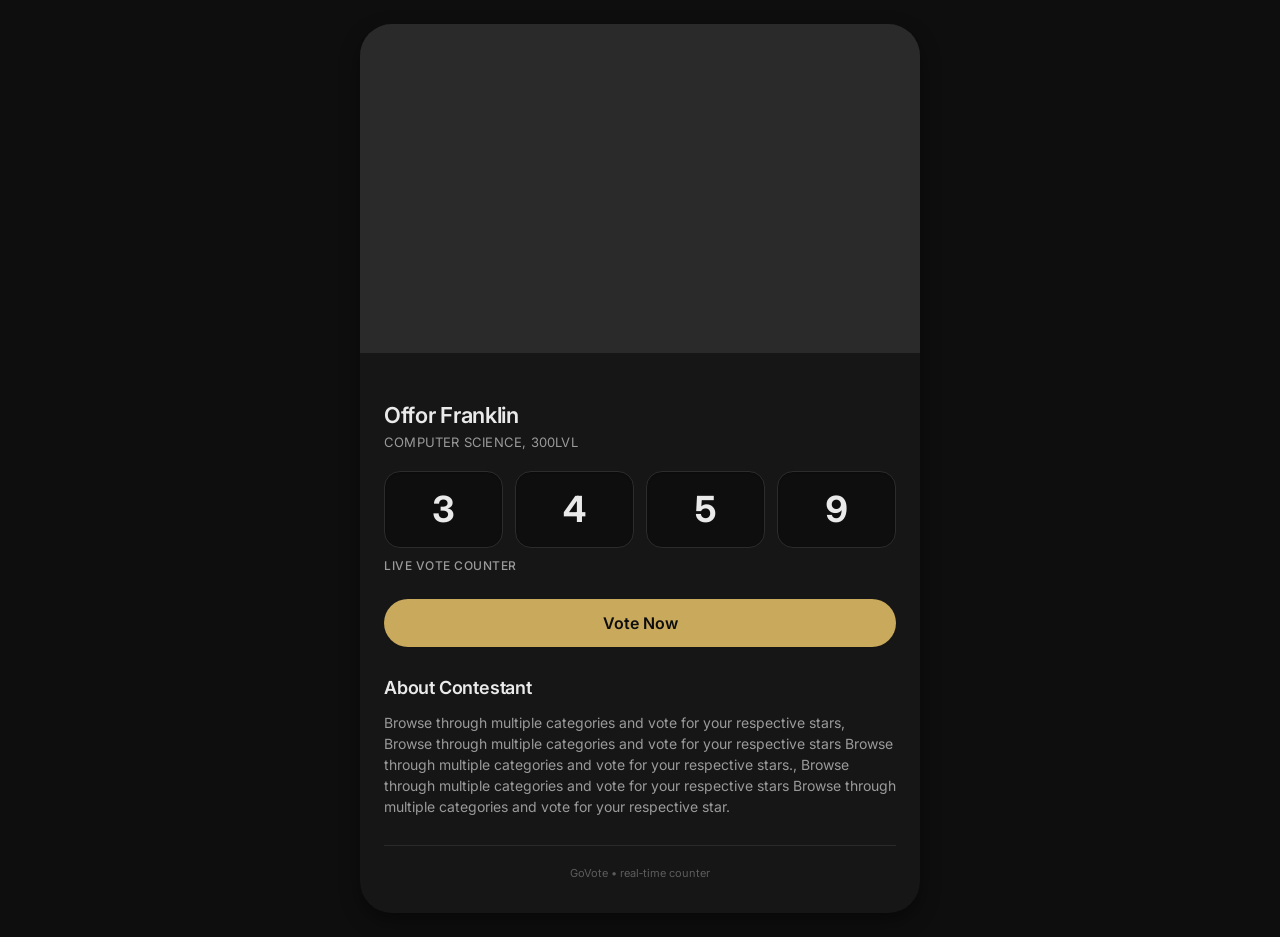
==== contestant.html @ 0189547b "Add files via upload" ====
<!DOCTYPE html>
<html lang="en">
<head>
  <meta charset="UTF-8">
  <meta name="viewport" content="width=device-width, initial-scale=1.0, viewport-fit=cover">
  <title>GoVote — Live Vote Counter</title>
  <link rel="stylesheet" href="contestant.css">
  <!-- Google Fonts: Inter (clean, crisp) -->
  <link href="https://fonts.googleapis.com/css2?family=Inter:opsz,wght@14..32,300;14..32,400;14..32,500;14..32,600;14..32,700&display=swap" rel="stylesheet">
</head>
<body>
<div class="voting-card">
  <!-- TOP IMAGE AREA: strict placeholder, no text, no decoration -->
  <div class="image-placeholder" aria-label="image placeholder for contestant visual"></div>

  <div class="card-content">
    <!-- NAME exactly as screenshot -->
    <div class="contestant-name">Offor Franklin</div>
    <!-- SUBTEXT / course and level -->
    <div class="contestant-detail">COMPUTER SCIENCE, 300LVL</div>

    <!-- VOTE COUNTER: dynamic digits in separate boxes (4 digits) -->
    <div class="vote-digits" id="digitContainer">
      <div class="digit-box" id="digit1">3</div>
      <div class="digit-box" id="digit2">4</div>
      <div class="digit-box" id="digit3">5</div>
      <div class="digit-box" id="digit4">9</div>
    </div>

    <!-- LABEL: Live Vote Counter -->
    <div class="live-label">Live Vote Counter</div>

    <!-- BUTTON: Vote Now -->
    <a href="voting.html"><button class="vote-btn" id="voteNowBtn">Vote Now</button></a>

    <!-- ABOUT SECTION: exact double sentence as described (same paragraph style) -->
    <div class="about-title">About Contestant</div>
    <div class="about-text">
      Browse through multiple categories and vote for your respective stars, Browse through multiple categories and vote for your respective stars Browse through multiple categories and vote for your respective stars., Browse through multiple categories and vote for your respective stars Browse through multiple categories and vote for your respective star.
    </div>

    <!-- FOOTER (subtle, only to match design structure, not intrusive) -->
    <div class="footer-note">GoVote • real‑time counter</div>
  </div>
</div>

<script>
  (function() {
    // ---- VOTE COUNTER LOGIC ----
    // The initial digits are exactly as screenshot: 3 4 5 9
    // We'll use a numeric value and store internal state.
    // number range: we want 4 digits exactly, from 0 to 9999 (padded to 4 digits)
    // Starting vote count = 3459 (matches "3 4 5 9")
    let currentVotes = 3459;

    // DOM elements for each digit box
    const digitElements = {
      0: document.getElementById('digit1'), // thousands
      1: document.getElementById('digit2'), // hundreds
      2: document.getElementById('digit3'), // tens
      3: document.getElementById('digit4')  // units
    };

    // Helper: update the 4 separate digit boxes based on currentVotes
    function updateDigitDisplay() {
      // Ensure we treat as integer and clamp between 0 and 9999
      let voteValue = currentVotes;
      if (voteValue < 0) voteValue = 0;
      if (voteValue > 9999) voteValue = 9999;
      currentVotes = voteValue; // sync back

      // convert to zero-padded 4-digit string
      const padded = String(voteValue).padStart(4, '0');
      // splits into array of chars: thousands, hundreds, tens, units
      const digits = padded.split('');  // ['3','4','5','9'] for ex

      // update each box
      for (let i = 0; i < 4; i++) {
        if (digitElements[i]) {
          digitElements[i].innerText = digits[i];
        }
      }
    }

    // increment vote function: vote adds 1 (realistic scenario)
    // Satisfies dynamic counter with easy update. In case of vote button click,
    // we increment by 1. But we also could support custom, but spec wants button click 
    // console log "Vote clicked" AND increment the count.
    // According to requirements: "Vote counter must be dynamic, split digits into separate boxes,
    // easy to update value. Button click: console.log('Vote clicked')"
    // We'll also update the count value each time (vote increments).
    function incrementVote() {
      // increment current votes by 1 (but maximum 9999)
      if (currentVotes < 9999) {
        currentVotes++;
      } else {
        // if already max, we can clamp or do nothing (optional, no overflow)
        currentVotes = 9999;
      }
      updateDigitDisplay();
    }

    // Additional helper if there's any external requirement to set value easily.
    // We also make it globally accessible for debug, but ensures dynamic.
    window.setVoteValue = function(newValue) {
      if (typeof newValue === 'number' && !isNaN(newValue)) {
        let val = Math.floor(Math.abs(newValue));
        if (val > 9999) val = 9999;
        currentVotes = val;
        updateDigitDisplay();
      }
    };

    // get current vote count (utility)
    window.getCurrentVotes = () => currentVotes;

    // attach event listener to "Vote Now" button
    const voteButton = document.getElementById('voteNowBtn');
    if (voteButton) {
      voteButton.addEventListener('click', function() {
        // Required console log exactly: "Vote clicked"
        console.log("Vote clicked");
        // also increment the live counter
        incrementVote();
      });
    }

    // initialize display with correct digit split 3 4 5 9
    updateDigitDisplay();

    // (optional) Ensure that any future style updates never alter placeholder
    // and matches exact UI proportions: no extra margins interfering
  })();
</script>
</body>
</html>
---- contestant.css ----
* {
      margin: 0;
      padding: 0;
      box-sizing: border-box;
    }

    body {
      background-color: #0E0E0E;
      font-family: 'Inter', -apple-system, BlinkMacSystemFont, sans-serif;
      font-weight: 400;
      line-height: 1.4;
      color: #EAEAEA;
      display: flex;
      align-items: center;
      justify-content: center;
      min-height: 100vh;
      padding: 24px 16px;
    }

    /* MAIN CARD — matches mobile‑first design, desktop centered with max-width */
    .voting-card {
      max-width: 560px;
      width: 100%;
      background-color: #161616;
      border-radius: 32px;
      overflow: hidden;
      box-shadow: 0 8px 20px rgba(0, 0, 0, 0.4);
      transition: all 0.2s ease;
    }

    /* INNER CONTENT (all spacing & stacking exactly as original design) */
    .card-content {
      padding: 24px 24px 32px 24px;
      display: flex;
      flex-direction: column;
      gap: 0;
    }

    /* ----- IMAGE PLACEHOLDER (EXACT top area, no text inside, pure container) ----- */
    .image-placeholder {
      width: 100%;
      aspect-ratio: 375 / 220;  /* matches typical screenshot banner proportion */
      background-color: #2A2A2A;
      display: block;
      /* no text, no icons, just a placeholder for future image */
    }

    /* ----- NAME & SUBTEXT (exact hierarchy) ----- */
    .contestant-name {
      font-size: 22px;
      font-weight: 600;
      color: #EAEAEA;
      letter-spacing: -0.3px;
      margin-top: 24px;
      margin-bottom: 4px;
      line-height: 1.3;
    }

    .contestant-detail {
      font-size: 13px;
      font-weight: 400;
      color: #9A9A9A;
      letter-spacing: 0.2px;
      margin-bottom: 20px;
    }

    /* ----- DIGIT COUNTER (split boxes, modern minimal) ----- */
    .vote-digits {
      display: flex;
      gap: 12px;
      margin-bottom: 10px;
      flex-wrap: nowrap;
    }

    .digit-box {
      background-color: #0E0E0E;
      border-radius: 16px;
      width: 100%;
      text-align: center;
      padding: 12px 0;
      font-size: 36px;
      font-weight: 700;
      color: #EAEAEA;
      font-feature-settings: "tnum";
      font-family: 'Inter', monospace;
      letter-spacing: 1px;
      border: 1px solid #2C2C2C;
      box-shadow: inset 0 1px 2px rgba(0,0,0,0.2);
      transition: all 0.1s ease;
      min-width: 0; /* flex shrink/grow flexible */
      flex: 1;
    }

    /* ensure each digit box shows exactly one number */
    .live-label {
      font-size: 12px;
      font-weight: 500;
      text-transform: uppercase;
      letter-spacing: 0.5px;
      color: #9A9A9A;
      margin-bottom: 24px;
    }

    /* VOTE BUTTON (Accent: C9A95C) */
    .vote-btn {
      background-color: #C9A95C;
      border: none;
      border-radius: 60px;
      padding: 14px 0;
      width: 100%;
      font-size: 16px;
      font-weight: 600;
      font-family: 'Inter', sans-serif;
      color: #0E0E0E;
      cursor: pointer;
      transition: background 0.2s ease, transform 0.05s linear;
      margin-bottom: 28px;
      text-align: center;
      box-shadow: 0 1px 1px rgba(0,0,0,0.1);
    }

    .vote-btn:hover {
      background-color: #b8984b;
    }

    .vote-btn:active {
      transform: scale(0.98);
    }

    /* ABOUT SECTION (exactly as description: title + paragraph) */
    .about-title {
      font-size: 18px;
      font-weight: 600;
      color: #EAEAEA;
      margin-bottom: 12px;
      letter-spacing: -0.2px;
    }

    .about-text {
      font-size: 14px;
      line-height: 1.5;
      color: #9A9A9A;
      margin-bottom: 20px;
    }

    /* FOOTER (very minimal, just spacing and tiny design credit hidden? but present structurally) */
    .footer-note {
      font-size: 11px;
      text-align: center;
      color: #5C5C5C;
      border-top: 0.5px solid #2A2A2A;
      padding-top: 20px;
      margin-top: 8px;
    }

    /* ensure all spacing matches screenshot integrity */
    /* extra small adjustments to mirror "Live Vote Counter" and digit layout */
    @media (max-width: 480px) {
      .card-content {
        padding: 20px 20px 28px 20px;
      }
      .digit-box {
        font-size: 30px;
        padding: 10px 0;
      }
      .contestant-name {
        font-size: 20px;
      }
      .vote-btn {
        padding: 12px 0;
      }
    }

    /* exactly keep box sizes, no extra margins that break structure */
    .vote-digits + .live-label {
      margin-top: 0;
    }
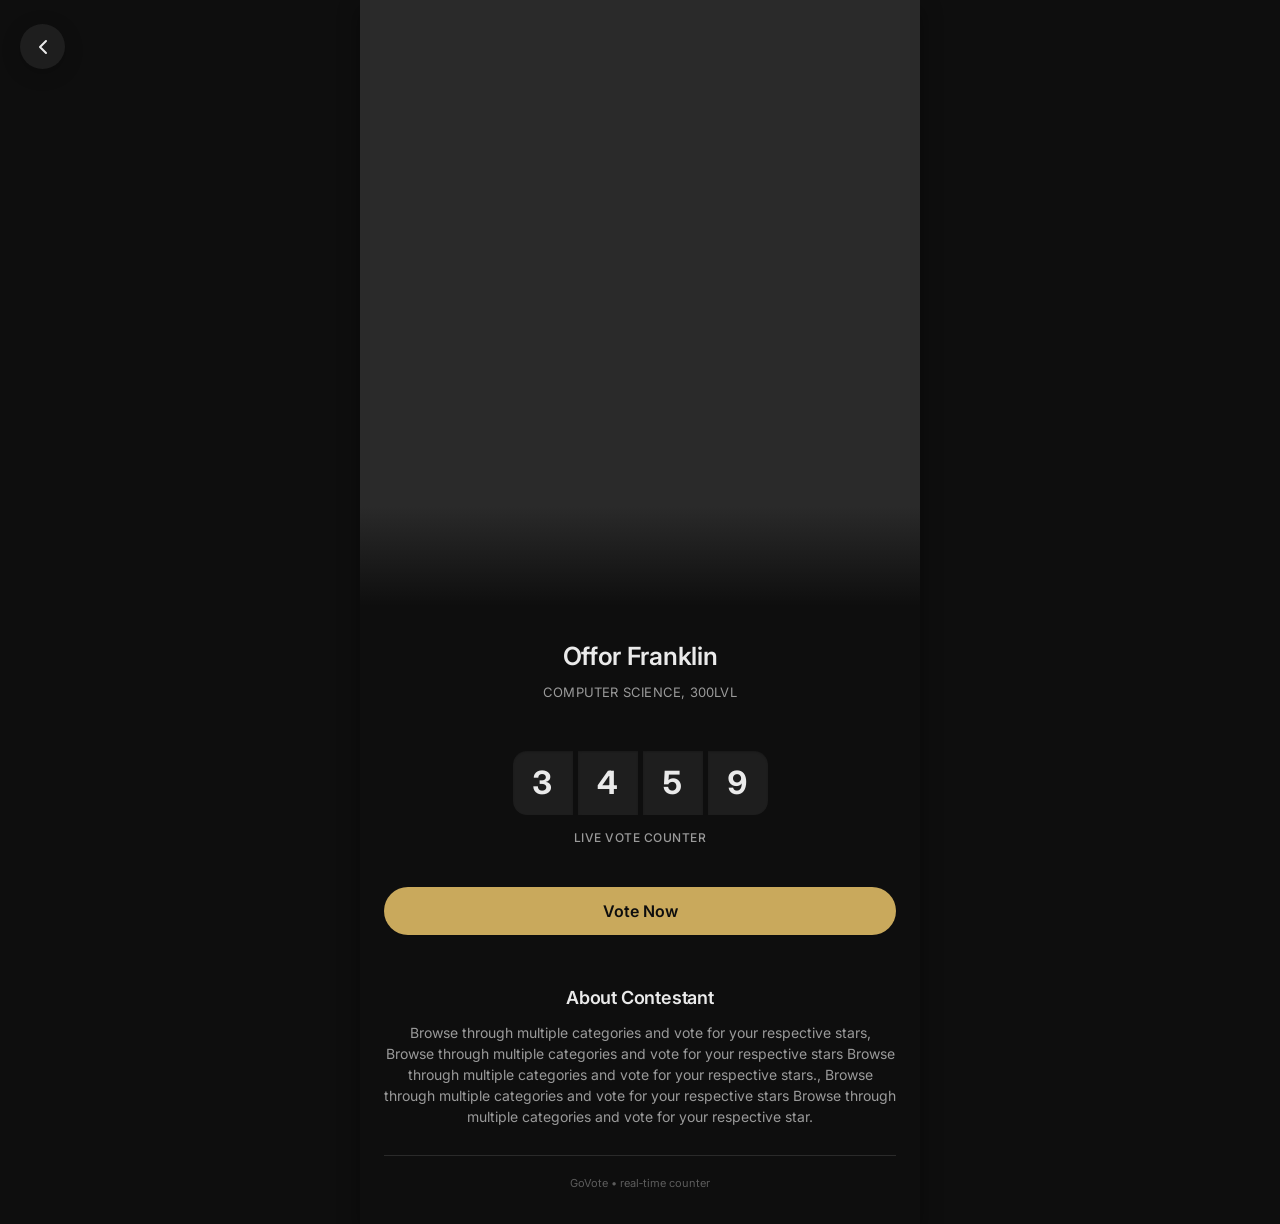
==== commit 1d061617: "style: improved UI and responsiveness" ====
--- a/contestant.html
+++ b/contestant.html
@@ -4,16 +4,25 @@
   <meta charset="UTF-8">
   <meta name="viewport" content="width=device-width, initial-scale=1.0, viewport-fit=cover">
   <title>GoVote — Live Vote Counter</title>
-  <link rel="stylesheet" href="contestant.css">
+  <link rel="stylesheet" href="contestant2.css">
   <!-- Google Fonts: Inter (clean, crisp) -->
   <link href="https://fonts.googleapis.com/css2?family=Inter:opsz,wght@14..32,300;14..32,400;14..32,500;14..32,600;14..32,700&display=swap" rel="stylesheet">
 </head>
 <body>
+  <div class="top-bar">
+      <button class="back-button back-btn" aria-label="Back">
+        <svg class="back-icon" viewBox="0 0 24 24" stroke="currentColor" stroke-linecap="round" stroke-linejoin="round">
+          <path d="M15 18l-6-6 6-6" />
+        </svg>
+      </button>
+    </div>
+
 <div class="voting-card">
   <!-- TOP IMAGE AREA: strict placeholder, no text, no decoration -->
   <div class="image-placeholder" aria-label="image placeholder for contestant visual"></div>
 
   <div class="card-content">
+    <div class="gradient"></div>
     <!-- NAME exactly as screenshot -->
     <div class="contestant-name">Offor Franklin</div>
     <!-- SUBTEXT / course and level -->
@@ -21,10 +30,10 @@
 
     <!-- VOTE COUNTER: dynamic digits in separate boxes (4 digits) -->
     <div class="vote-digits" id="digitContainer">
-      <div class="digit-box" id="digit1">3</div>
+      <div class="digit-box one" id="digit1">3</div>
       <div class="digit-box" id="digit2">4</div>
       <div class="digit-box" id="digit3">5</div>
-      <div class="digit-box" id="digit4">9</div>
+      <div class="digit-box two" id="digit4">9</div>
     </div>
 
     <!-- LABEL: Live Vote Counter -->
@@ -130,6 +139,12 @@
 
     // (optional) Ensure that any future style updates never alter placeholder
     // and matches exact UI proportions: no extra margins interfering
+
+    const backBtn = document.querySelector(".back-btn");
+
+    backBtn.addEventListener("click", () => {
+        window.history.back();
+    });
   })();
 </script>
 </body>
--- a/contestant2.css
+++ b/contestant2.css
@@ -0,0 +1,239 @@
+    * {
+        margin: 0;
+        padding: 0;
+        box-sizing: border-box;
+    }
+
+    body {
+        background-color: #0E0E0E;
+        font-family: 'Inter', -apple-system, BlinkMacSystemFont, sans-serif;
+        font-weight: 400;
+        line-height: 1.4;
+        color: #EAEAEA;
+        display: flex;
+        align-items: center;
+        justify-content: center;
+        min-height: 100vh;
+        padding: 0px 0px;
+    }
+    .top-bar {
+            display: flex;
+            align-items: center;
+            justify-content: flex-start;
+            margin-bottom: 24px;
+            }
+
+        .back-button {
+            background: #1e1e1e;
+            border: none;
+            cursor: pointer;
+            height: 45px;
+            width: 45px;
+            display: inline-flex;
+            align-items: center;
+            justify-content: center;
+            border-radius: 50%;
+            box-shadow: 0 4px 20px 0px rgba(0, 0, 0, 0.2);
+            position: fixed;
+            top: 24px;
+            left: 20px;
+            z-index: 10;
+        }
+
+        .back-icon {
+            width: 24px;
+            height: 24px;
+            stroke: #EAEAEA;
+            stroke-width: 2;
+            fill: none;
+        }
+    /* MAIN CARD — matches mobile‑first design, desktop centered with max-width */
+    .voting-card {
+        max-width: 560px;
+        width: 100%;
+        background-color: #0e0e0e;
+        border-radius: 0px;
+        overflow: hidden;
+        box-shadow: 0 8px 20px rgba(0, 0, 0, 0.4);
+        transition: all 0.2s ease;
+    }
+
+    /* INNER CONTENT (all spacing & stacking exactly as original design) */
+    .card-content {
+        padding: 24px 24px 32px 24px;
+        display: flex;
+        flex-direction: column;
+        gap: 0;
+        position: relative;
+    }
+    .card-content .gradient {
+        position: absolute;
+        top: -110px;
+        left: 0;
+        right: 0;
+        bottom: 0;
+        background: linear-gradient(to bottom, rgba(14, 14, 14, 0) 0%, rgba(14, 14, 14, 1) 50%, rgba(14, 14, 14, 1) 100%);
+        z-index: 1;
+        width: 100%;
+        height: 200px;
+    }
+
+    /* ----- IMAGE PLACEHOLDER (EXACT top area, no text inside, pure container) ----- */
+    .image-placeholder {
+        width: 100%;
+        aspect-ratio: 200 / 220;
+        /* matches typical screenshot banner proportion */
+        background-color: #2A2A2A;
+        display: block;
+        /* no text, no icons, just a placeholder for future image */
+    }
+
+    /* ----- NAME & SUBTEXT (exact hierarchy) ----- */
+    .contestant-name {
+        font-size: 25px !important;
+        font-weight: 600;
+        color: #EAEAEA;
+        letter-spacing: -0.3px;
+        margin-top: 0px;
+        margin-bottom: 10px;
+        line-height: 1.3;
+        text-align: center;
+        position: relative;
+        z-index: 10;
+    }
+
+    .contestant-detail {
+        font-size: 13px;
+        font-weight: 400;
+        color: #9A9A9A;
+        letter-spacing: 0.2px;
+        margin-bottom: 20px;
+        text-align: center;
+        position: relative;
+        z-index: 10;
+    }
+
+    /* ----- DIGIT COUNTER (split boxes, modern minimal) ----- */
+    .vote-digits {
+        display: flex;
+        gap: 5px;
+        margin-bottom: 15px;
+        flex-wrap: nowrap;
+        margin-top: 30px;
+        justify-content: center;
+    }
+
+    .digit-box {
+        background-color: #1e1e1e;
+        width: 60px;
+        text-align: center;
+        padding: 10px !important;
+        font-size: 32px !important;
+        font-weight: 700;
+        color: #EAEAEA;
+        font-feature-settings: "tnum";
+        font-family: 'Inter', monospace;
+        letter-spacing: 1px;
+        /* border: 1px solid #2C2C2C; */
+        box-shadow: inset 0 1px 2px rgba(0, 0, 0, 0.2);
+        transition: all 0.1s ease;
+        min-width: 0;
+        /* flex shrink/grow flexible */
+    }
+    .digit-box.one {
+        border-radius: 14px 0px 0px 14px;
+    }
+    .digit-box.two {
+        border-radius: 0px 14px 14px 0px;
+    }
+
+    /* ensure each digit box shows exactly one number */
+    .live-label {
+        font-size: 12px;
+        font-weight: 500;
+        text-transform: uppercase;
+        letter-spacing: 0.5px;
+        color: #9A9A9A;
+        margin-bottom: 40px;
+        text-align: center;
+    }
+
+    /* VOTE BUTTON (Accent: C9A95C) */
+    .vote-btn {
+        background-color: #C9A95C;
+        border: none;
+        border-radius: 60px;
+        padding: 14px 0;
+        width: 100%;
+        font-size: 16px;
+        font-weight: 600;
+        font-family: 'Inter', sans-serif;
+        color: #0E0E0E;
+        cursor: pointer;
+        transition: background 0.2s ease, transform 0.05s linear;
+        margin-bottom: 50px;
+        text-align: center;
+        box-shadow: 0 1px 1px rgba(0, 0, 0, 0.1);
+    }
+
+    .vote-btn:hover {
+        background-color: #b8984b;
+    }
+
+    .vote-btn:active {
+        transform: scale(0.98);
+    }
+
+    /* ABOUT SECTION (exactly as description: title + paragraph) */
+    .about-title {
+        font-size: 18px;
+        font-weight: 600;
+        color: #EAEAEA;
+        margin-bottom: 12px;
+        letter-spacing: -0.2px;
+        text-align: center;
+    }
+
+    .about-text {
+        font-size: 14px;
+        line-height: 1.5;
+        color: #9A9A9A;
+        margin-bottom: 20px;
+        text-align: center;
+    }
+
+    /* FOOTER (very minimal, just spacing and tiny design credit hidden? but present structurally) */
+    .footer-note {
+        font-size: 11px;
+        text-align: center;
+        color: #5C5C5C;
+        border-top: 0.5px solid #2A2A2A;
+        padding-top: 20px;
+        margin-top: 8px;
+    }
+
+    /* ensure all spacing matches screenshot integrity */
+    /* extra small adjustments to mirror "Live Vote Counter" and digit layout */
+    @media (max-width: 480px) {
+        .card-content {
+            padding: 20px 20px 28px 20px;
+        }
+
+        .digit-box {
+            font-size: 30px;
+            padding: 10px 0;
+        }
+
+        .contestant-name {
+            font-size: 20px;
+        }
+
+        .vote-btn {
+            padding: 12px 0;
+        }
+    }
+
+    /* exactly keep box sizes, no extra margins that break structure */
+    .vote-digits+.live-label {
+        margin-top: 0;
+    }
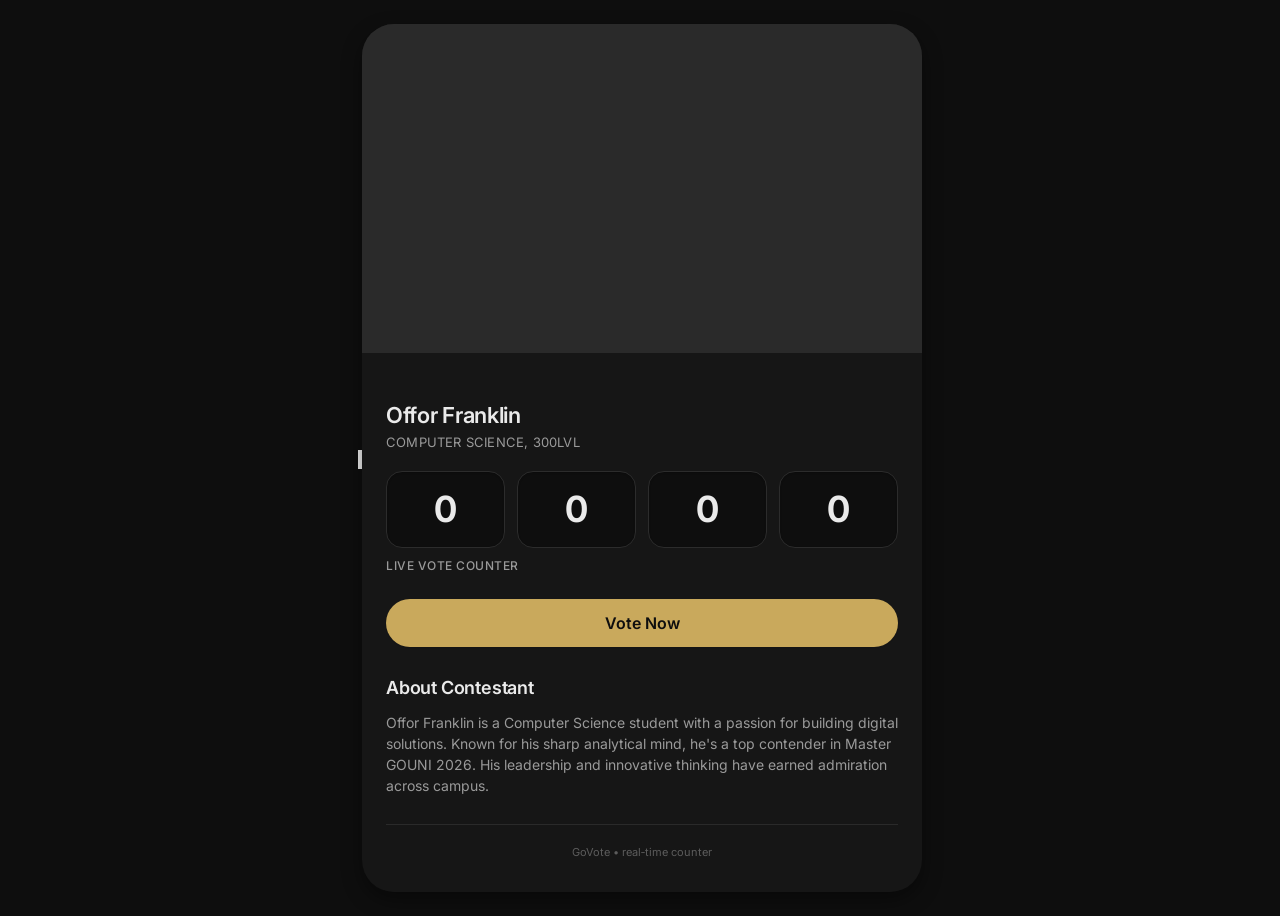
==== commit 9e4d79f3: "Update contestant.html" ====
--- a/contestant.html
+++ b/contestant.html
@@ -4,9 +4,8 @@
   <meta charset="UTF-8">
   <meta name="viewport" content="width=device-width, initial-scale=1.0, viewport-fit=cover">
   <title>GoVote — Live Vote Counter</title>
-  <link rel="stylesheet" href="contestant2.css">
-  <!-- Google Fonts: Inter (clean, crisp) -->
-  <link href="https://fonts.googleapis.com/css2?family=Inter:opsz,wght@14..32,300;14..32,400;14..32,500;14..32,600;14..32,700&display=swap" rel="stylesheet">
+  <link rel="stylesheet" href="contestant.css">
+  <link href="https://fonts.googleapis.com/css2?family=Inter:opsz,wght@14..32,300;400;500;600;700&display=swap" rel="stylesheet">
 </head>
 <body>
   <div class="top-bar">
@@ -18,134 +17,158 @@
     </div>
 
 <div class="voting-card">
-  <!-- TOP IMAGE AREA: strict placeholder, no text, no decoration -->
-  <div class="image-placeholder" aria-label="image placeholder for contestant visual"></div>
+  <div class="image-placeholder" id="dynamicImagePlaceholder"></div>
 
   <div class="card-content">
     <div class="gradient"></div>
-    <!-- NAME exactly as screenshot -->
-    <div class="contestant-name">Offor Franklin</div>
-    <!-- SUBTEXT / course and level -->
-    <div class="contestant-detail">COMPUTER SCIENCE, 300LVL</div>
+    <div class="contestant-name" id="contestantName">Offor Franklin</div>
+    <div class="contestant-detail" id="contestantDetail">COMPUTER SCIENCE, 300LVL</div>
 
-    <!-- VOTE COUNTER: dynamic digits in separate boxes (4 digits) -->
     <div class="vote-digits" id="digitContainer">
-      <div class="digit-box one" id="digit1">3</div>
-      <div class="digit-box" id="digit2">4</div>
-      <div class="digit-box" id="digit3">5</div>
-      <div class="digit-box two" id="digit4">9</div>
+      <div class="digit-box one" id="digit1">0</div>
+      <div class="digit-box" id="digit2">0</div>
+      <div class="digit-box" id="digit3">0</div>
+      <div class="digit-box two" id="digit4">0</div>
     </div>
 
-    <!-- LABEL: Live Vote Counter -->
     <div class="live-label">Live Vote Counter</div>
 
-    <!-- BUTTON: Vote Now -->
-    <a href="voting.html"><button class="vote-btn" id="voteNowBtn">Vote Now</button></a>
+    <button class="vote-btn" id="voteNowBtn">Vote Now</button>
 
-    <!-- ABOUT SECTION: exact double sentence as described (same paragraph style) -->
     <div class="about-title">About Contestant</div>
-    <div class="about-text">
-      Browse through multiple categories and vote for your respective stars, Browse through multiple categories and vote for your respective stars Browse through multiple categories and vote for your respective stars., Browse through multiple categories and vote for your respective stars Browse through multiple categories and vote for your respective star.
+    <div class="about-text" id="aboutText">
+      Browse through multiple categories and vote for your respective stars...
     </div>
 
-    <!-- FOOTER (subtle, only to match design structure, not intrusive) -->
     <div class="footer-note">GoVote • real‑time counter</div>
   </div>
 </div>
 
 <script>
   (function() {
-    // ---- VOTE COUNTER LOGIC ----
-    // The initial digits are exactly as screenshot: 3 4 5 9
-    // We'll use a numeric value and store internal state.
-    // number range: we want 4 digits exactly, from 0 to 9999 (padded to 4 digits)
-    // Starting vote count = 3459 (matches "3 4 5 9")
-    let currentVotes = 3459;
-
-    // DOM elements for each digit box
-    const digitElements = {
-      0: document.getElementById('digit1'), // thousands
-      1: document.getElementById('digit2'), // hundreds
-      2: document.getElementById('digit3'), // tens
-      3: document.getElementById('digit4')  // units
+    // ----- Contestant database (static info) -----
+    const contestantsData = {
+      offor: {
+        name: "Offor Franklin",
+        detail: "COMPUTER SCIENCE, 300LVL",
+        about: "Offor Franklin is a Computer Science student with a passion for building digital solutions. Known for his sharp analytical mind, he's a top contender in Master GOUNI 2026. His leadership and innovative thinking have earned admiration across campus.",
+        imageUrl: "https://placehold.co/600x400/2A2A2A/C9A95C?text=Offor+Franklin"
+      },
+      obi: {
+        name: "Obi Emmanuel",
+        detail: "COMPUTER ENGINEERING, 400LVL",
+        about: "Obi Emmanuel blends engineering excellence with charismatic leadership. As a final-year student, Obi has driven impactful tech projects. His vision for progress and ability to inspire others makes him a standout contestant.",
+        imageUrl: "https://placehold.co/600x400/2A2A2A/C9A95C?text=Obi+Emmanuel"
+      },
+      miko: {
+        name: "Miko Roth",
+        detail: "MASS COMMUNICATION, 200LVL",
+        about: "Miko Roth is a vibrant communicator and crowd favorite. With a strong media background, Miko uses influence to advocate for youth causes. Her energy and eloquence have captured the hearts of many voters.",
+        imageUrl: "https://placehold.co/600x400/2A2A2A/C9A95C?text=Miko+Roth"
+      }
     };
 
-    // Helper: update the 4 separate digit boxes based on currentVotes
+    // ----- LocalStorage helpers (votes start at 0) -----
+    function getStoredVotes() {
+      const stored = localStorage.getItem('contestantVotes');
+      if (stored) {
+        try { return JSON.parse(stored); } catch(e) { return {}; }
+      }
+      return {};
+    }
+
+    function saveStoredVotes(votesObj) {
+      localStorage.setItem('contestantVotes', JSON.stringify(votesObj));
+    }
+
+    // Ensure every contestant has a vote count (default 0)
+    function initializeVotes() {
+      let votes = getStoredVotes();
+      let changed = false;
+      for (let id in contestantsData) {
+        if (typeof votes[id] !== 'number') {
+          votes[id] = 0;
+          changed = true;
+        }
+      }
+      if (changed) saveStoredVotes(votes);
+      return votes;
+    }
+
+    // Get current ID from URL (?id=xxx)
+    function getContestantId() {
+      const params = new URLSearchParams(window.location.search);
+      const id = params.get('id');
+      return (id && contestantsData[id]) ? id : 'offor';
+    }
+
+    const contestantId = getContestantId();
+    const info = contestantsData[contestantId];
+
+    // Update static info
+    document.getElementById('contestantName').textContent = info.name;
+    document.getElementById('contestantDetail').textContent = info.detail;
+    document.getElementById('aboutText').textContent = info.about;
+    const imageDiv = document.getElementById('dynamicImagePlaceholder');
+    if (imageDiv) {
+      imageDiv.style.backgroundImage = `url('${info.imageUrl}')`;
+      imageDiv.style.backgroundSize = "cover";
+      imageDiv.style.backgroundPosition = "center";
+    }
+    document.title = `GoVote — ${info.name}`;
+
+    // ----- Vote counter (digits) based on stored votes -----
+    let currentVotes = 0;
+
+    const digitElements = {
+      0: document.getElementById('digit1'),
+      1: document.getElementById('digit2'),
+      2: document.getElementById('digit3'),
+      3: document.getElementById('digit4')
+    };
+
     function updateDigitDisplay() {
-      // Ensure we treat as integer and clamp between 0 and 9999
       let voteValue = currentVotes;
       if (voteValue < 0) voteValue = 0;
       if (voteValue > 9999) voteValue = 9999;
-      currentVotes = voteValue; // sync back
-
-      // convert to zero-padded 4-digit string
       const padded = String(voteValue).padStart(4, '0');
-      // splits into array of chars: thousands, hundreds, tens, units
-      const digits = padded.split('');  // ['3','4','5','9'] for ex
-
-      // update each box
+      const digits = padded.split('');
       for (let i = 0; i < 4; i++) {
-        if (digitElements[i]) {
-          digitElements[i].innerText = digits[i];
-        }
+        if (digitElements[i]) digitElements[i].innerText = digits[i];
       }
     }
 
-    // increment vote function: vote adds 1 (realistic scenario)
-    // Satisfies dynamic counter with easy update. In case of vote button click,
-    // we increment by 1. But we also could support custom, but spec wants button click 
-    // console log "Vote clicked" AND increment the count.
-    // According to requirements: "Vote counter must be dynamic, split digits into separate boxes,
-    // easy to update value. Button click: console.log('Vote clicked')"
-    // We'll also update the count value each time (vote increments).
-    function incrementVote() {
-      // increment current votes by 1 (but maximum 9999)
-      if (currentVotes < 9999) {
-        currentVotes++;
-      } else {
-        // if already max, we can clamp or do nothing (optional, no overflow)
-        currentVotes = 9999;
-      }
+    function refreshVotesFromStorage() {
+      const votes = getStoredVotes();
+      currentVotes = votes[contestantId] || 0;
       updateDigitDisplay();
     }
 
-    // Additional helper if there's any external requirement to set value easily.
-    // We also make it globally accessible for debug, but ensures dynamic.
-    window.setVoteValue = function(newValue) {
-      if (typeof newValue === 'number' && !isNaN(newValue)) {
-        let val = Math.floor(Math.abs(newValue));
-        if (val > 9999) val = 9999;
-        currentVotes = val;
-        updateDigitDisplay();
+    // Initialize votes (ensure all zero initially)
+    initializeVotes();
+    refreshVotesFromStorage();
+
+    // Listen for storage changes (in case another tab updates votes)
+    window.addEventListener('storage', (event) => {
+      if (event.key === 'contestantVotes') {
+        refreshVotesFromStorage();
       }
-    };
+    });
 
-    // get current vote count (utility)
-    window.getCurrentVotes = () => currentVotes;
-
-    // attach event listener to "Vote Now" button
-    const voteButton = document.getElementById('voteNowBtn');
-    if (voteButton) {
-      voteButton.addEventListener('click', function() {
-        // Required console log exactly: "Vote clicked"
-        console.log("Vote clicked");
-        // also increment the live counter
-        incrementVote();
+    // ----- Redirect to voting page with this contestant's ID -----
+    const voteBtn = document.getElementById('voteNowBtn');
+    if (voteBtn) {
+      voteBtn.addEventListener('click', () => {
+        window.location.href = `voting.html?id=${contestantId}`;
       });
     }
 
-    // initialize display with correct digit split 3 4 5 9
-    updateDigitDisplay();
-
-    // (optional) Ensure that any future style updates never alter placeholder
-    // and matches exact UI proportions: no extra margins interfering
-
-    const backBtn = document.querySelector(".back-btn");
-
-    backBtn.addEventListener("click", () => {
-        window.history.back();
-    });
+    // ----- Back button -----
+    const backBtn = document.querySelector('.back-btn');
+    if (backBtn) {
+      backBtn.addEventListener('click', () => window.history.back());
+    }
   })();
 </script>
 </body>
-</html>+</html>
--- a/contestant.css
+++ b/contestant.css
@@ -0,0 +1,177 @@
+    * {
+      margin: 0;
+      padding: 0;
+      box-sizing: border-box;
+    }
+
+    body {
+      background-color: #0E0E0E;
+      font-family: 'Inter', -apple-system, BlinkMacSystemFont, sans-serif;
+      font-weight: 400;
+      line-height: 1.4;
+      color: #EAEAEA;
+      display: flex;
+      align-items: center;
+      justify-content: center;
+      min-height: 100vh;
+      padding: 24px 16px;
+    }
+
+    /* MAIN CARD — matches mobile‑first design, desktop centered with max-width */
+    .voting-card {
+      max-width: 560px;
+      width: 100%;
+      background-color: #161616;
+      border-radius: 32px;
+      overflow: hidden;
+      box-shadow: 0 8px 20px rgba(0, 0, 0, 0.4);
+      transition: all 0.2s ease;
+    }
+
+    /* INNER CONTENT (all spacing & stacking exactly as original design) */
+    .card-content {
+      padding: 24px 24px 32px 24px;
+      display: flex;
+      flex-direction: column;
+      gap: 0;
+    }
+
+    /* ----- IMAGE PLACEHOLDER (EXACT top area, no text inside, pure container) ----- */
+    .image-placeholder {
+      width: 100%;
+      aspect-ratio: 375 / 220;  /* matches typical screenshot banner proportion */
+      background-color: #2A2A2A;
+      display: block;
+      /* no text, no icons, just a placeholder for future image */
+    }
+
+    /* ----- NAME & SUBTEXT (exact hierarchy) ----- */
+    .contestant-name {
+      font-size: 22px;
+      font-weight: 600;
+      color: #EAEAEA;
+      letter-spacing: -0.3px;
+      margin-top: 24px;
+      margin-bottom: 4px;
+      line-height: 1.3;
+    }
+
+    .contestant-detail {
+      font-size: 13px;
+      font-weight: 400;
+      color: #9A9A9A;
+      letter-spacing: 0.2px;
+      margin-bottom: 20px;
+    }
+
+    /* ----- DIGIT COUNTER (split boxes, modern minimal) ----- */
+    .vote-digits {
+      display: flex;
+      gap: 12px;
+      margin-bottom: 10px;
+      flex-wrap: nowrap;
+    }
+
+    .digit-box {
+      background-color: #0E0E0E;
+      border-radius: 16px;
+      width: 100%;
+      text-align: center;
+      padding: 12px 0;
+      font-size: 36px;
+      font-weight: 700;
+      color: #EAEAEA;
+      font-feature-settings: "tnum";
+      font-family: 'Inter', monospace;
+      letter-spacing: 1px;
+      border: 1px solid #2C2C2C;
+      box-shadow: inset 0 1px 2px rgba(0,0,0,0.2);
+      transition: all 0.1s ease;
+      min-width: 0; /* flex shrink/grow flexible */
+      flex: 1;
+    }
+
+    /* ensure each digit box shows exactly one number */
+    .live-label {
+      font-size: 12px;
+      font-weight: 500;
+      text-transform: uppercase;
+      letter-spacing: 0.5px;
+      color: #9A9A9A;
+      margin-bottom: 24px;
+    }
+
+    /* VOTE BUTTON (Accent: C9A95C) */
+    .vote-btn {
+      background-color: #C9A95C;
+      border: none;
+      border-radius: 60px;
+      padding: 14px 0;
+      width: 100%;
+      font-size: 16px;
+      font-weight: 600;
+      font-family: 'Inter', sans-serif;
+      color: #0E0E0E;
+      cursor: pointer;
+      transition: background 0.2s ease, transform 0.05s linear;
+      margin-bottom: 28px;
+      text-align: center;
+      box-shadow: 0 1px 1px rgba(0,0,0,0.1);
+    }
+
+    .vote-btn:hover {
+      background-color: #b8984b;
+    }
+
+    .vote-btn:active {
+      transform: scale(0.98);
+    }
+
+    /* ABOUT SECTION (exactly as description: title + paragraph) */
+    .about-title {
+      font-size: 18px;
+      font-weight: 600;
+      color: #EAEAEA;
+      margin-bottom: 12px;
+      letter-spacing: -0.2px;
+    }
+
+    .about-text {
+      font-size: 14px;
+      line-height: 1.5;
+      color: #9A9A9A;
+      margin-bottom: 20px;
+    }
+
+    /* FOOTER (very minimal, just spacing and tiny design credit hidden? but present structurally) */
+    .footer-note {
+      font-size: 11px;
+      text-align: center;
+      color: #5C5C5C;
+      border-top: 0.5px solid #2A2A2A;
+      padding-top: 20px;
+      margin-top: 8px;
+    }
+
+    /* ensure all spacing matches screenshot integrity */
+    /* extra small adjustments to mirror "Live Vote Counter" and digit layout */
+    @media (max-width: 480px) {
+      .card-content {
+        padding: 20px 20px 28px 20px;
+      }
+      .digit-box {
+        font-size: 30px;
+        padding: 10px 0;
+      }
+      .contestant-name {
+        font-size: 20px;
+      }
+      .vote-btn {
+        padding: 12px 0;
+      }
+    }
+
+    /* exactly keep box sizes, no extra margins that break structure */
+    .vote-digits + .live-label {
+      margin-top: 0;
+    }
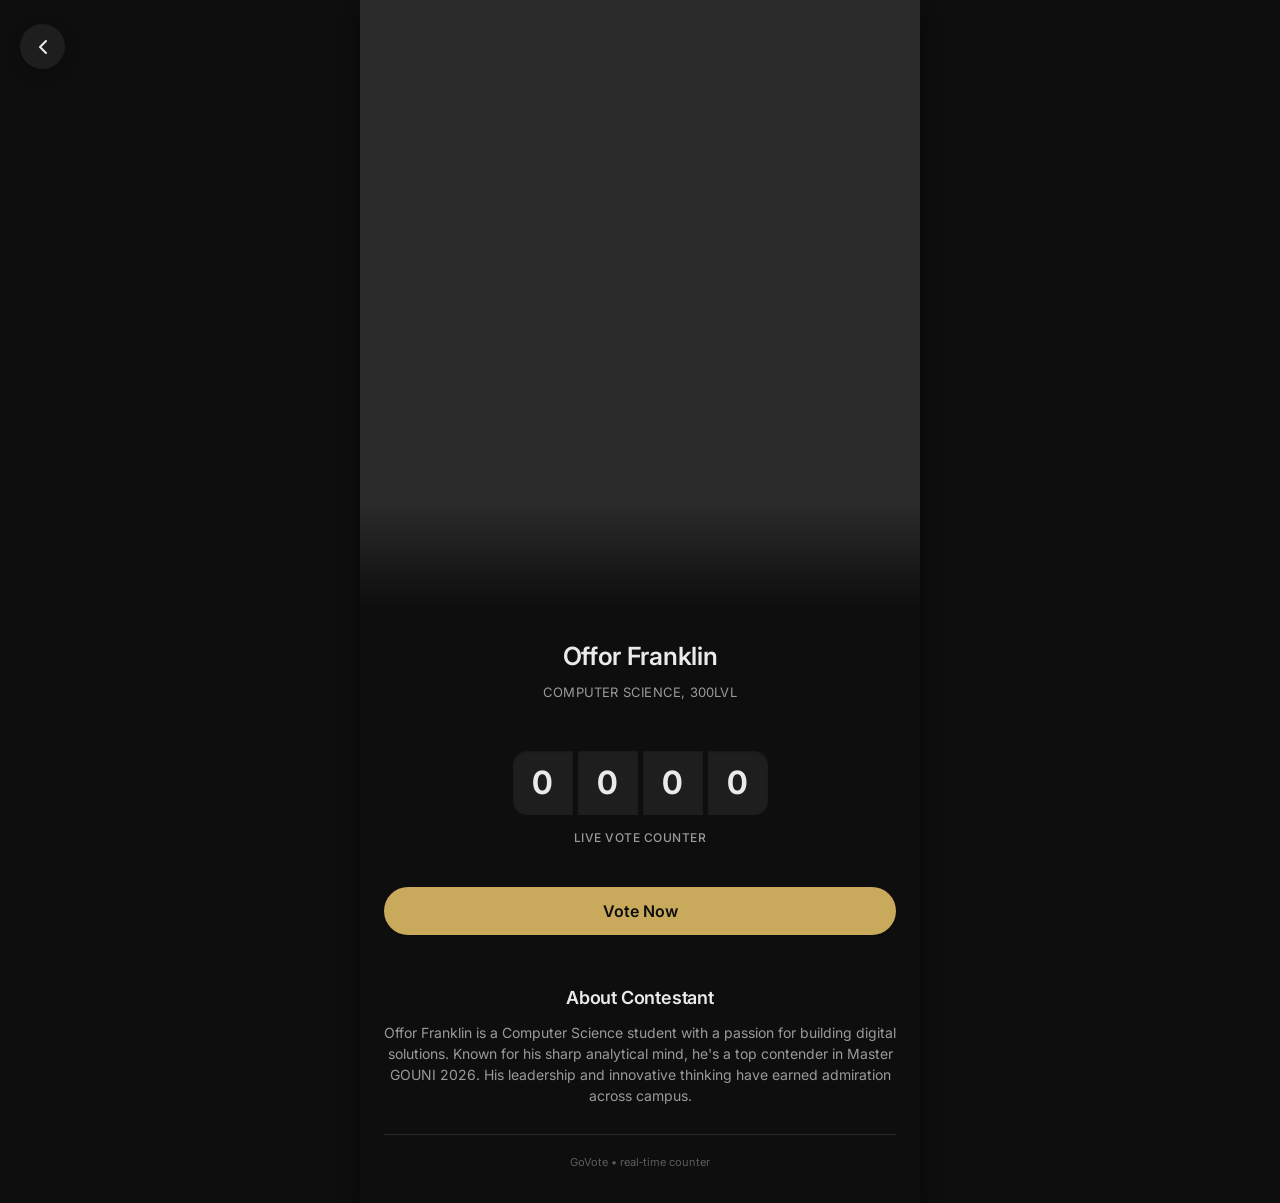
==== commit 4d1ced00: "Update contestant.html" ====
--- a/contestant.html
+++ b/contestant.html
@@ -60,11 +60,18 @@
         about: "Obi Emmanuel blends engineering excellence with charismatic leadership. As a final-year student, Obi has driven impactful tech projects. His vision for progress and ability to inspire others makes him a standout contestant.",
         imageUrl: "https://placehold.co/600x400/2A2A2A/C9A95C?text=Obi+Emmanuel"
       },
-      miko: {
-        name: "Miko Roth",
+      ogbu: {
+        name: "ogbu angel",
         detail: "MASS COMMUNICATION, 200LVL",
         about: "Miko Roth is a vibrant communicator and crowd favorite. With a strong media background, Miko uses influence to advocate for youth causes. Her energy and eloquence have captured the hearts of many voters.",
-        imageUrl: "https://placehold.co/600x400/2A2A2A/C9A95C?text=Miko+Roth"
+        imageUrl: "https://placehold.co/600x400/2A2A2A/C9A95C?text=ogbu+angel"
+      },
+
+      rex: {
+        name: "rex nicollete",
+        detail: "INTEREL, 200LVL",
+        about: "Miko Roth is a vibrant communicator and crowd favorite. With a strong media background, Miko uses influence to advocate for youth causes. Her energy and eloquence have captured the hearts of many voters.",
+        imageUrl: "https://placehold.co/600x400/2A2A2A/C9A95C?text=rex+nicolette"
       }
     };
 
--- a/contestant.css
+++ b/contestant.css
@@ -1,177 +1,219 @@
-    * {
-      margin: 0;
-      padding: 0;
-      box-sizing: border-box;
+        * {
+        margin: 0;
+        padding: 0;
+        box-sizing: border-box;
     }
 
     body {
-      background-color: #0E0E0E;
-      font-family: 'Inter', -apple-system, BlinkMacSystemFont, sans-serif;
-      font-weight: 400;
-      line-height: 1.4;
-      color: #EAEAEA;
-      display: flex;
-      align-items: center;
-      justify-content: center;
-      min-height: 100vh;
-      padding: 24px 16px;
-    }
-
-    /* MAIN CARD — matches mobile‑first design, desktop centered with max-width */
+        background-color: #0E0E0E;
+        font-family: 'Inter', -apple-system, BlinkMacSystemFont, sans-serif;
+        font-weight: 400;
+        line-height: 1.4;
+        color: #EAEAEA;
+        display: flex;
+        align-items: center;
+        justify-content: center;
+        min-height: 100vh;
+        padding: 0px 0px;
+    }
+    .top-bar {
+            display: flex;
+            align-items: center;
+            justify-content: flex-start;
+            margin-bottom: 24px;
+            }
+
+        .back-button {
+            background: #1e1e1e;
+            border: none;
+            cursor: pointer;
+            height: 45px;
+            width: 45px;
+            display: inline-flex;
+            align-items: center;
+            justify-content: center;
+            border-radius: 50%;
+            box-shadow: 0 4px 20px 0px rgba(0, 0, 0, 0.2);
+            position: fixed;
+            top: 24px;
+            left: 20px;
+            z-index: 10;
+        }
+
+        .back-icon {
+            width: 24px;
+            height: 24px;
+            stroke: #EAEAEA;
+            stroke-width: 2;
+            fill: none;
+        }
+    /* MAIN CARD */
     .voting-card {
-      max-width: 560px;
-      width: 100%;
-      background-color: #161616;
-      border-radius: 32px;
-      overflow: hidden;
-      box-shadow: 0 8px 20px rgba(0, 0, 0, 0.4);
-      transition: all 0.2s ease;
-    }
-
-    /* INNER CONTENT (all spacing & stacking exactly as original design) */
+        max-width: 560px;
+        width: 100%;
+        background-color: #0e0e0e;
+        border-radius: 0px;
+        overflow: hidden;
+        box-shadow: 0 8px 20px rgba(0, 0, 0, 0.4);
+        transition: all 0.2s ease;
+    }
+
     .card-content {
-      padding: 24px 24px 32px 24px;
-      display: flex;
-      flex-direction: column;
-      gap: 0;
-    }
-
-    /* ----- IMAGE PLACEHOLDER (EXACT top area, no text inside, pure container) ----- */
+        padding: 24px 24px 32px 24px;
+        display: flex;
+        flex-direction: column;
+        gap: 0;
+        position: relative;
+    }
+    .card-content .gradient {
+        position: absolute;
+        top: -110px;
+        left: 0;
+        right: 0;
+        bottom: 0;
+        background: linear-gradient(to bottom, rgba(14, 14, 14, 0) 0%, rgba(14, 14, 14, 1) 50%, rgba(14, 14, 14, 1) 100%);
+        z-index: 1;
+        width: 100%;
+        height: 200px;
+    }
+
     .image-placeholder {
-      width: 100%;
-      aspect-ratio: 375 / 220;  /* matches typical screenshot banner proportion */
-      background-color: #2A2A2A;
-      display: block;
-      /* no text, no icons, just a placeholder for future image */
-    }
-
-    /* ----- NAME & SUBTEXT (exact hierarchy) ----- */
+        width: 100%;
+        aspect-ratio: 200 / 220;
+        background-color: #2A2A2A;
+        display: block;
+        background-size: cover;
+        background-position: center;
+    }
+
     .contestant-name {
-      font-size: 22px;
-      font-weight: 600;
-      color: #EAEAEA;
-      letter-spacing: -0.3px;
-      margin-top: 24px;
-      margin-bottom: 4px;
-      line-height: 1.3;
+        font-size: 25px !important;
+        font-weight: 600;
+        color: #EAEAEA;
+        letter-spacing: -0.3px;
+        margin-top: 0px;
+        margin-bottom: 10px;
+        line-height: 1.3;
+        text-align: center;
+        position: relative;
+        z-index: 10;
     }
 
     .contestant-detail {
-      font-size: 13px;
-      font-weight: 400;
-      color: #9A9A9A;
-      letter-spacing: 0.2px;
-      margin-bottom: 20px;
-    }
-
-    /* ----- DIGIT COUNTER (split boxes, modern minimal) ----- */
+        font-size: 13px;
+        font-weight: 400;
+        color: #9A9A9A;
+        letter-spacing: 0.2px;
+        margin-bottom: 20px;
+        text-align: center;
+        position: relative;
+        z-index: 10;
+    }
+
     .vote-digits {
-      display: flex;
-      gap: 12px;
-      margin-bottom: 10px;
-      flex-wrap: nowrap;
+        display: flex;
+        gap: 5px;
+        margin-bottom: 15px;
+        flex-wrap: nowrap;
+        margin-top: 30px;
+        justify-content: center;
     }
 
     .digit-box {
-      background-color: #0E0E0E;
-      border-radius: 16px;
-      width: 100%;
-      text-align: center;
-      padding: 12px 0;
-      font-size: 36px;
-      font-weight: 700;
-      color: #EAEAEA;
-      font-feature-settings: "tnum";
-      font-family: 'Inter', monospace;
-      letter-spacing: 1px;
-      border: 1px solid #2C2C2C;
-      box-shadow: inset 0 1px 2px rgba(0,0,0,0.2);
-      transition: all 0.1s ease;
-      min-width: 0; /* flex shrink/grow flexible */
-      flex: 1;
-    }
-
-    /* ensure each digit box shows exactly one number */
+        background-color: #1e1e1e;
+        width: 60px;
+        text-align: center;
+        padding: 10px !important;
+        font-size: 32px !important;
+        font-weight: 700;
+        color: #EAEAEA;
+        font-feature-settings: "tnum";
+        font-family: 'Inter', monospace;
+        letter-spacing: 1px;
+        box-shadow: inset 0 1px 2px rgba(0, 0, 0, 0.2);
+        transition: all 0.1s ease;
+        min-width: 0;
+    }
+    .digit-box.one {
+        border-radius: 14px 0px 0px 14px;
+    }
+    .digit-box.two {
+        border-radius: 0px 14px 14px 0px;
+    }
+
     .live-label {
-      font-size: 12px;
-      font-weight: 500;
-      text-transform: uppercase;
-      letter-spacing: 0.5px;
-      color: #9A9A9A;
-      margin-bottom: 24px;
-    }
-
-    /* VOTE BUTTON (Accent: C9A95C) */
+        font-size: 12px;
+        font-weight: 500;
+        text-transform: uppercase;
+        letter-spacing: 0.5px;
+        color: #9A9A9A;
+        margin-bottom: 40px;
+        text-align: center;
+    }
+
     .vote-btn {
-      background-color: #C9A95C;
-      border: none;
-      border-radius: 60px;
-      padding: 14px 0;
-      width: 100%;
-      font-size: 16px;
-      font-weight: 600;
-      font-family: 'Inter', sans-serif;
-      color: #0E0E0E;
-      cursor: pointer;
-      transition: background 0.2s ease, transform 0.05s linear;
-      margin-bottom: 28px;
-      text-align: center;
-      box-shadow: 0 1px 1px rgba(0,0,0,0.1);
+        background-color: #C9A95C;
+        border: none;
+        border-radius: 60px;
+        padding: 14px 0;
+        width: 100%;
+        font-size: 16px;
+        font-weight: 600;
+        font-family: 'Inter', sans-serif;
+        color: #0E0E0E;
+        cursor: pointer;
+        transition: background 0.2s ease, transform 0.05s linear;
+        margin-bottom: 50px;
+        text-align: center;
+        box-shadow: 0 1px 1px rgba(0, 0, 0, 0.1);
     }
 
     .vote-btn:hover {
-      background-color: #b8984b;
+        background-color: #b8984b;
     }
 
     .vote-btn:active {
-      transform: scale(0.98);
-    }
-
-    /* ABOUT SECTION (exactly as description: title + paragraph) */
+        transform: scale(0.98);
+    }
+
     .about-title {
-      font-size: 18px;
-      font-weight: 600;
-      color: #EAEAEA;
-      margin-bottom: 12px;
-      letter-spacing: -0.2px;
+        font-size: 18px;
+        font-weight: 600;
+        color: #EAEAEA;
+        margin-bottom: 12px;
+        letter-spacing: -0.2px;
+        text-align: center;
     }
 
     .about-text {
-      font-size: 14px;
-      line-height: 1.5;
-      color: #9A9A9A;
-      margin-bottom: 20px;
-    }
-
-    /* FOOTER (very minimal, just spacing and tiny design credit hidden? but present structurally) */
+        font-size: 14px;
+        line-height: 1.5;
+        color: #9A9A9A;
+        margin-bottom: 20px;
+        text-align: center;
+    }
+
     .footer-note {
-      font-size: 11px;
-      text-align: center;
-      color: #5C5C5C;
-      border-top: 0.5px solid #2A2A2A;
-      padding-top: 20px;
-      margin-top: 8px;
-    }
-
-    /* ensure all spacing matches screenshot integrity */
-    /* extra small adjustments to mirror "Live Vote Counter" and digit layout */
+        font-size: 11px;
+        text-align: center;
+        color: #5C5C5C;
+        border-top: 0.5px solid #2A2A2A;
+        padding-top: 20px;
+        margin-top: 8px;
+    }
+
     @media (max-width: 480px) {
-      .card-content {
-        padding: 20px 20px 28px 20px;
-      }
-      .digit-box {
-        font-size: 30px;
-        padding: 10px 0;
-      }
-      .contestant-name {
-        font-size: 20px;
-      }
-      .vote-btn {
-        padding: 12px 0;
-      }
-    }
-
-    /* exactly keep box sizes, no extra margins that break structure */
-    .vote-digits + .live-label {
-      margin-top: 0;
-    }+        .card-content {
+            padding: 20px 20px 28px 20px;
+        }
+        .digit-box {
+            font-size: 30px;
+            padding: 10px 0;
+        }
+        .contestant-name {
+            font-size: 20px;
+        }
+        .vote-btn {
+            padding: 12px 0;
+        }
+    }
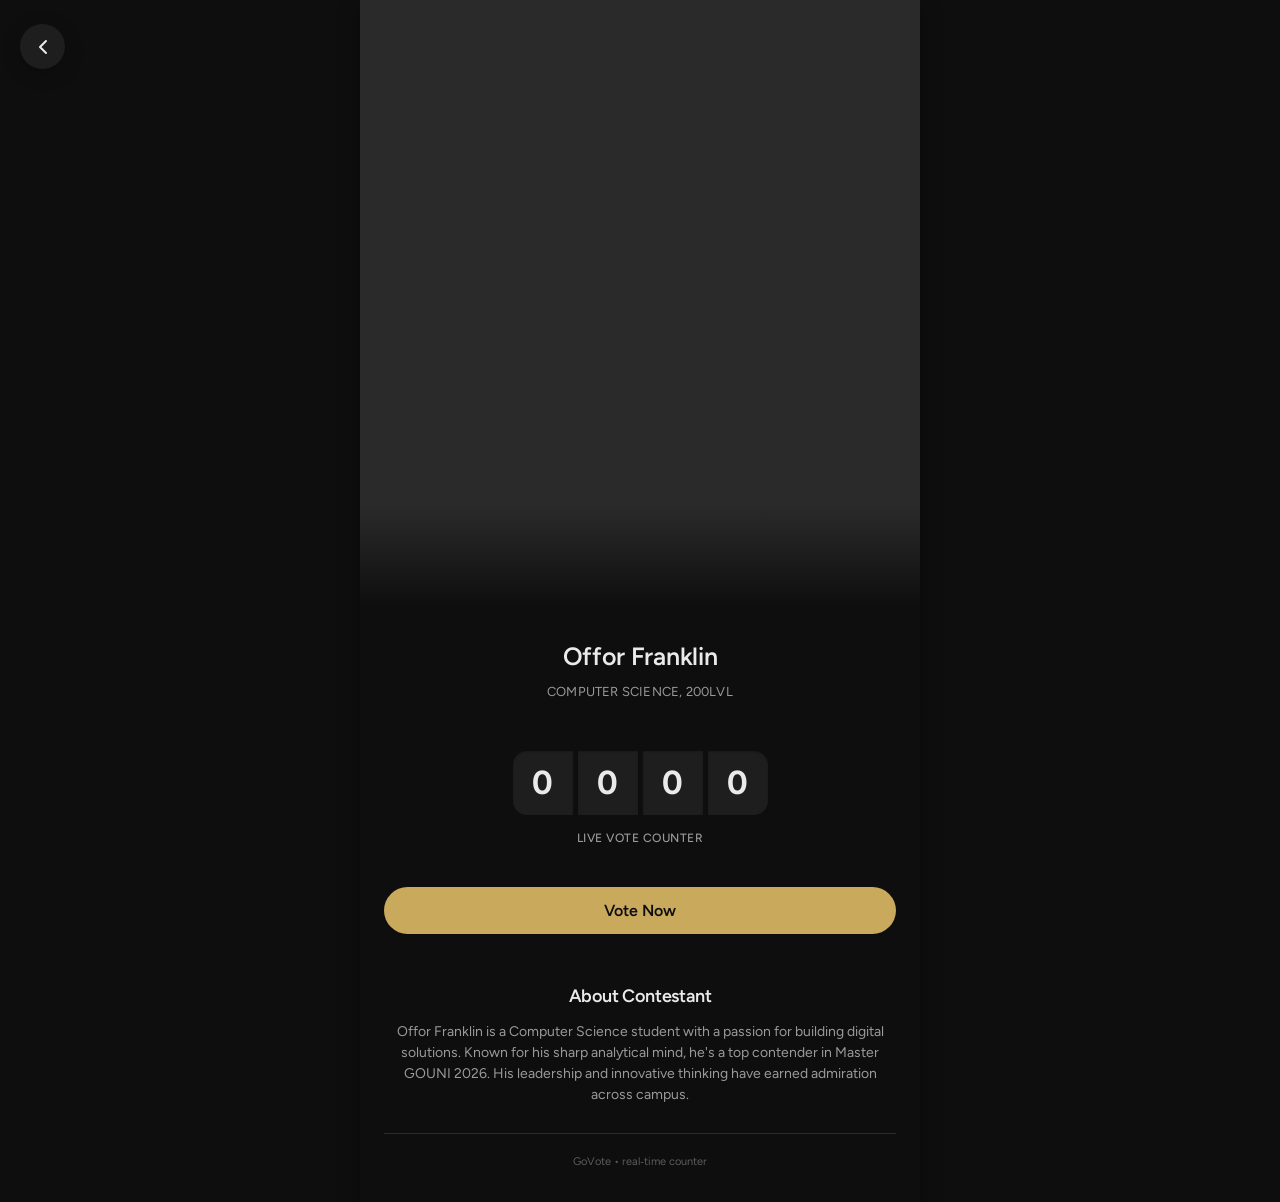
==== commit 54790c67: "feat: added more categories and improved fonts, spacing and padding" ====
--- a/contestant.html
+++ b/contestant.html
@@ -50,28 +50,64 @@
     const contestantsData = {
       offor: {
         name: "Offor Franklin",
-        detail: "COMPUTER SCIENCE, 300LVL",
+        detail: "COMPUTER SCIENCE, 200LVL",
         about: "Offor Franklin is a Computer Science student with a passion for building digital solutions. Known for his sharp analytical mind, he's a top contender in Master GOUNI 2026. His leadership and innovative thinking have earned admiration across campus.",
         imageUrl: "https://placehold.co/600x400/2A2A2A/C9A95C?text=Offor+Franklin"
       },
       obi: {
         name: "Obi Emmanuel",
-        detail: "COMPUTER ENGINEERING, 400LVL",
+        detail: "COMPUTER SCIENCE, 200LVL",
         about: "Obi Emmanuel blends engineering excellence with charismatic leadership. As a final-year student, Obi has driven impactful tech projects. His vision for progress and ability to inspire others makes him a standout contestant.",
         imageUrl: "https://placehold.co/600x400/2A2A2A/C9A95C?text=Obi+Emmanuel"
       },
-      ogbu: {
-        name: "ogbu angel",
+      mark: {
+        name: "Mark Roth",
         detail: "MASS COMMUNICATION, 200LVL",
         about: "Miko Roth is a vibrant communicator and crowd favorite. With a strong media background, Miko uses influence to advocate for youth causes. Her energy and eloquence have captured the hearts of many voters.",
         imageUrl: "https://placehold.co/600x400/2A2A2A/C9A95C?text=ogbu+angel"
       },
-
-      rex: {
-        name: "rex nicollete",
-        detail: "INTEREL, 200LVL",
-        about: "Miko Roth is a vibrant communicator and crowd favorite. With a strong media background, Miko uses influence to advocate for youth causes. Her energy and eloquence have captured the hearts of many voters.",
-        imageUrl: "https://placehold.co/600x400/2A2A2A/C9A95C?text=rex+nicolette"
+      jonah: {
+        name: "Jonah Kennard",
+        detail: "INTERNATIONAL RELATIONS, 200LVL",
+        about: "Jonah Kennard is a vibrant communicator and crowd favorite. With a strong media background, Miko uses influence to advocate for youth causes. Her energy and eloquence have captured the hearts of many voters.",
+        imageUrl: "https://placehold.co/600x400/2A2A2A/C9A95C?text=ogbu+angel"
+      },
+      kolu: {
+        name: "Kolu Anthony",
+        detail: "BIOCHEMISTRY, 200LVL",
+        about: "Kolu Anthony a.k.a ANT is a vibrant communicator and crowd favorite. With a strong media background, Miko uses influence to advocate for youth causes. Her energy and eloquence have captured the hearts of many voters.",
+        imageUrl: "https://placehold.co/600x400/2A2A2A/C9A95C?text=ogbu+angel"
+      },
+
+      angel: {
+        name: "Ogbu Angel",
+        detail: "INTERNATIONAL RELATIONS, 200LVL",
+        about: "Ogbu Angel is a vibrant communicator and crowd favorite. With a strong media background, Miko uses influence to advocate for youth causes. Her energy and eloquence have captured the hearts of many voters.",
+        imageUrl: "https://placehold.co/600x400/2A2A2A/C9A95C?text=Ogbu+Angel"
+      },
+      favour: {
+        name: "Favour Onu",
+        detail: "BIOCHEMISTRY, 200LVL",
+        about: "Favour Onu is a dedicated student with a passion for science and research. Known for his perseverance and intellectual curiosity, he's a strong contender in Master GOUNI 2026. His commitment to academic excellence has earned him recognition from peers and faculty.",
+        imageUrl: "https://placehold.co/600x400/2A2A2A/C9A95C?text=Favour+Onu"
+      },
+      esther: {
+        name: "Esther Miracle",
+        detail: "BIOCHEMISTRY, 200LVL",
+        about: "Esther Miracle is a dedicated student with a passion for science and research. Known for her perseverance and intellectual curiosity, she's a strong contender in Master GOUNI 2026. Her commitment to academic excellence has earned her recognition from peers and faculty.",
+        imageUrl: "https://placehold.co/600x400/2A2A2A/C9A95C?text=Esther+Miracle"
+      },
+      amarachi: {
+        name: "Amarachi Juliet",
+        detail: "COMPUTER SCIENCE, 200LVL",
+        about: "Amarachi Juliet is a dedicated student with a passion for science and research. Known for her perseverance and intellectual curiosity, she's a strong contender in Master GOUNI 2026. Her commitment to academic excellence has earned her recognition from peers and faculty.",
+        imageUrl: "https://placehold.co/600x400/2A2A2A/C9A95C?text=Amarachi+Juliet"
+      },
+      victoria: {
+        name: "Victoria Cameron",
+        detail: "INTERNATIONAL RELATIONS, 200LVL",
+        about: "Victoria Cameron is a vibrant communicator and crowd favorite. With a strong media background, Victoria uses influence to advocate for youth causes. Her energy and eloquence have captured the hearts of many voters.",
+        imageUrl: "https://placehold.co/600x400/2A2A2A/C9A95C?text=Victoria+Cameron"
       }
     };
 
--- a/contestant.css
+++ b/contestant.css
@@ -1,12 +1,15 @@
-        * {
+         @import url('https://fonts.googleapis.com/css2?family=Figtree:ital,wght@0,300..900;1,300..900&family=Inter:ital,opsz,wght@0,14..32,100..900;1,14..32,100..900&display=swap');
+       
+       * {
         margin: 0;
         padding: 0;
         box-sizing: border-box;
+        -webkit-tap-highlight-color: transparent;
     }
 
     body {
         background-color: #0E0E0E;
-        font-family: 'Inter', -apple-system, BlinkMacSystemFont, sans-serif;
+        font-family: 'Figtree', sans-serif;
         font-weight: 400;
         line-height: 1.4;
         color: #EAEAEA;
@@ -159,7 +162,7 @@
         width: 100%;
         font-size: 16px;
         font-weight: 600;
-        font-family: 'Inter', sans-serif;
+        font-family: 'Figtree', sans-serif;
         color: #0E0E0E;
         cursor: pointer;
         transition: background 0.2s ease, transform 0.05s linear;
